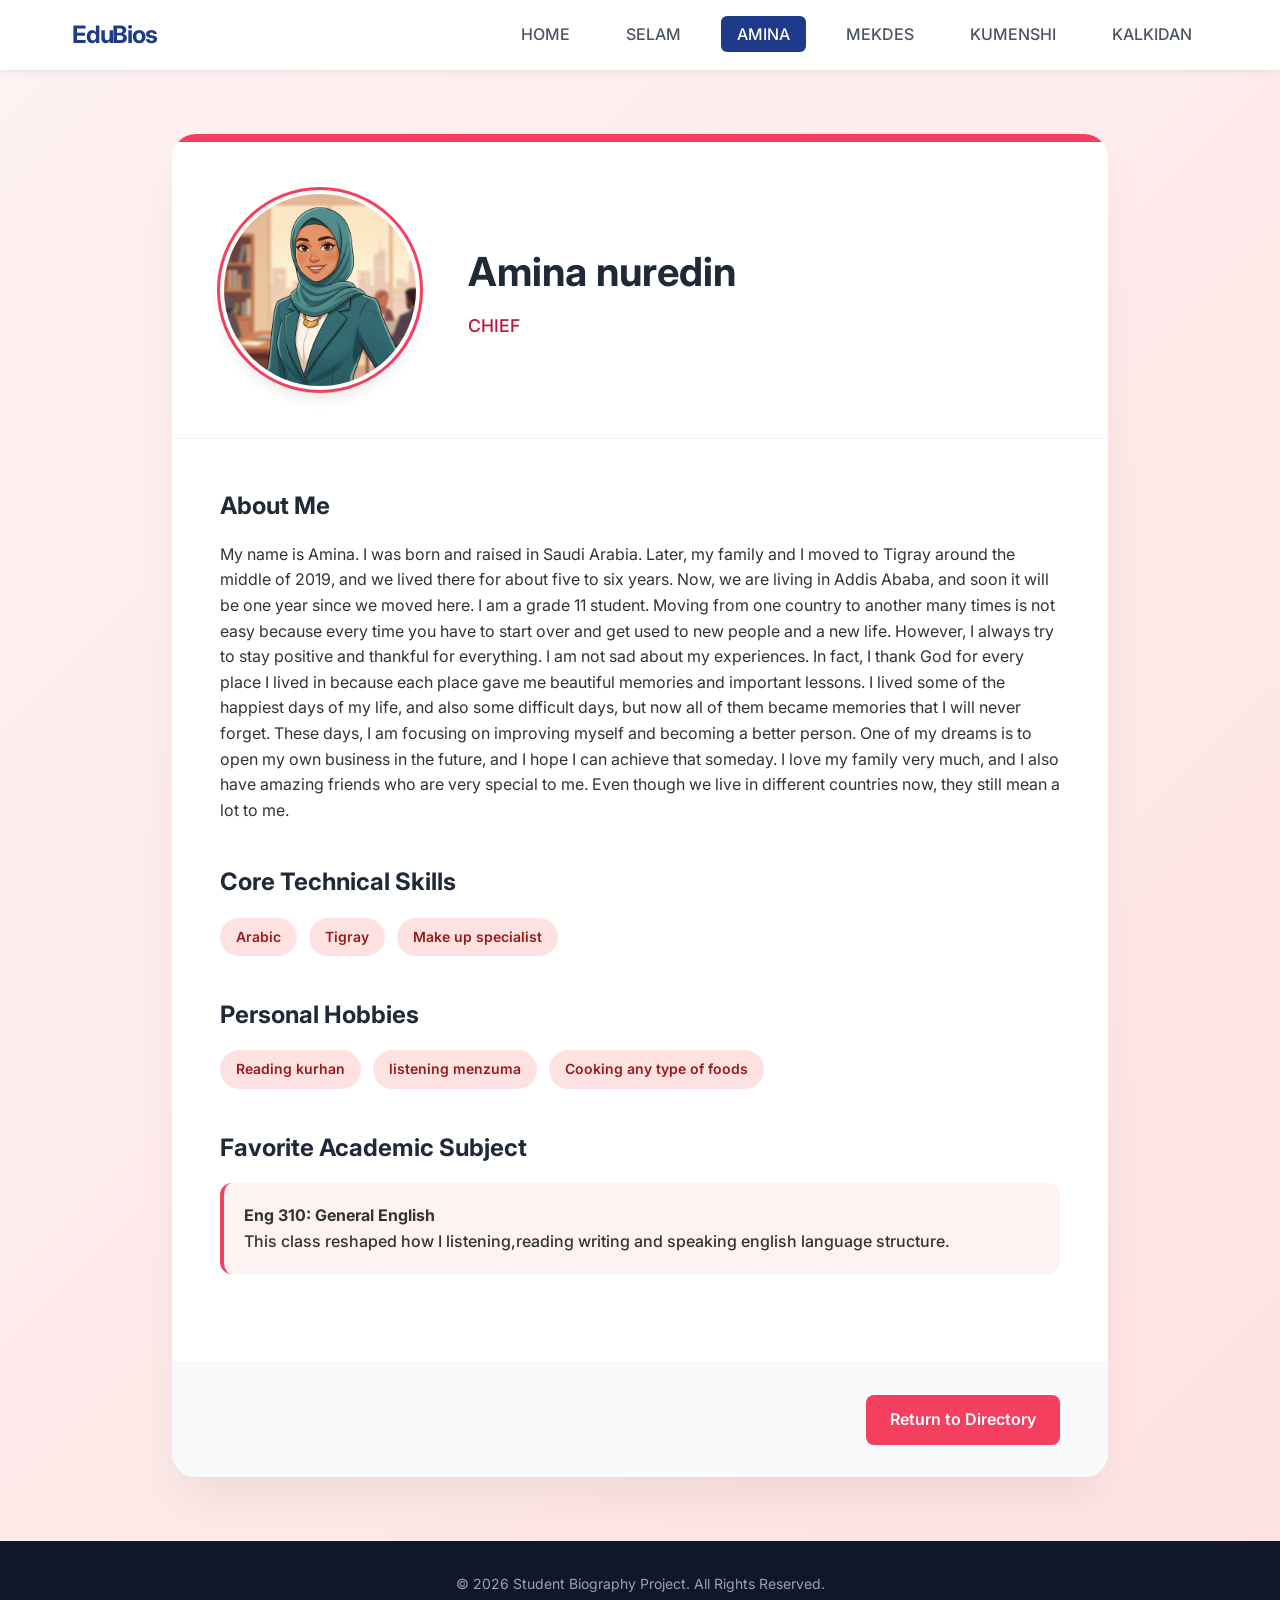
==== student2.html @ 3eb86c79 "initial commit" ====
<!DOCTYPE html>
<html lang="en">
<head>
    <meta charset="UTF-8">
    <meta name="viewport" content="width=device-width, initial-scale=1.0">
    <title>Amina nuredin - Profile</title>
    <link rel="stylesheet" href="index.css">
</head>
<body class="theme-student2">

    <header class="main-header">
        <nav class="nav-container">
            <div class="site-title">EduBios</div>
            <ul class="nav-menu">
                <li><a href="index.html" class="nav-link">HOME</a></li>
                <li><a href="student1.html" class="nav-link">SELAM</a></li>
                <li><a href="student2.html" class="nav-link active">AMINA</a></li>
                <li><a href="student3.html" class="nav-link">MEKDES</a></li>
                <li><a href="student4.html" class="nav-link">KUMENSHI</a></li>
                <li><a href="student5.html" class="nav-link">KALKIDAN</a></li>
            </ul>
        </nav>
    </header>
    <main class="profile-container">
        <article class="profile-card">
            <div class="profile-accent-bar"></div>
            
            <section class="profile-hero">
                <div class="profile-img-frame">
                    <img src="images/amina.png" alt="Amina nuredin Profile Image">
                </div>
                <div class="profile-title">
                    <h1>Amina nuredin</h1>
                    <p>CHIEF</p>
                </div>
            </section>

            <div class="profile-body">
                <section class="profile-section">
                    <h2>About Me</h2>
                    <p>
My name is Amina.
I was born and raised in Saudi Arabia. Later, my family and I moved to Tigray around the middle of 2019, and we lived there for about five to six years. Now, we are living in Addis Ababa, and soon it will be one year since we moved here.
I am a grade 11 student. Moving from one country to another many times is not easy because every time you have to start over and get used to new people and a new life. However, I always try to stay positive and thankful for everything.
I am not sad about my experiences. In fact, I thank God for every place I lived in because each place gave me beautiful memories and important lessons. I lived some of the happiest days of my life, and also some difficult days, but now all of them became memories that I will never forget.
These days, I am focusing on improving myself and becoming a better person. One of my dreams is to open my own business in the future, and I hope I can achieve that someday.
I love my family very much, and I also have amazing friends who are very special to me. Even though we live in different countries now, they still mean a lot to me.

                   </section>

                <section class="profile-section">
                    <h2>Core Technical Skills</h2>
                    <div class="tags-container">
                        <span class="tag">Arabic</span>
                        <span class="tag">Tigray</span>
                        <span class="tag">Make up specialist</span>
                    </div>
                </section>

                <section class="profile-section">
                    <h2>Personal Hobbies</h2>
                    <div class="tags-container">
                        <span class="tag">Reading kurhan</span>
                        <span class="tag">listening menzuma</span>
                        <span class="tag">Cooking any type of foods</span>
                    </div>
                </section>

                <section class="profile-section">
                    <h2>Favorite Academic Subject</h2>
                    <div class="fact-box">
                        <strong>Eng 310: General English</strong>
                        <p>This class reshaped how I listening,reading writing and speaking english language structure.</p>
                    </div>
                </section>
            </div>

            <footer class="profile-footer">
                <a href="index.html" class="btn-back">Return to Directory</a>
            </footer>
        </article>
    </main>

    <footer class="main-footer">
        <p>&copy; 2026 Student Biography Project. All Rights Reserved.</p>
    </footer>

</body>
</html>
---- index.css ----
/* ==========================================================================
   GLOBAL STYLES & RESET
   ========================================================================== */
@import url('https://fonts.googleapis.com/css2?family=Inter:wght@300;400;500;600;700&display=swap');

* {
    margin: 0;
    padding: 0;
    box-sizing: border-box;
}

body {
    font-family: 'Inter', sans-serif;
    line-height: 1.6;
    color: #333333;
    background-color: #f8fafc;
    display: flex;
    flex-direction: column;
    min-height: 100vh;
}

a {
    text-decoration: none;
    color: inherit;
}

/* ==========================================================================
   NAVIGATION & HEADER
   ========================================================================== */
.main-header {
    background-color: #ffffff;
    box-shadow: 0 4px 6px -1px rgba(0, 0, 0, 0.05), 0 2px 4px -1px rgba(0, 0, 0, 0.03);
    position: sticky;
    top: 0;
    z-index: 1000;
}

.nav-container {
    max-width: 1200px;
    margin: 0 auto;
    padding: 1rem 2rem;
    display: flex;
    justify-content: space-between;
    align-items: center;
    flex-wrap: wrap;
    gap: 1rem;
}

.site-title {
    font-size: 1.5rem;
    font-weight: 700;
    color: #1e3a8a;
    letter-spacing: -0.05em;
}

.nav-menu {
    display: flex;
    list-style: none;
    gap: 1.5rem;
}

.nav-link {
    font-weight: 500;
    color: #4b5563;
    padding: 0.5rem 1rem;
    border-radius: 6px;
    transition: all 0.3s ease;
}

.nav-link:hover {
    color: #1e3a8a;
    background-color: #eff6ff;
    transform: translateY(-2px);
}

.nav-link.active {
    background-color: #1e3a8a;
    color: #ffffff;
}

/* ==========================================================================
   HOMEPAGE SPECIFIC STYLES
   ========================================================================== */
.hero-section {
    background: linear-gradient(135deg, #1e3a8a 0%, #3b82f6 100%);
    color: #ffffff;
    text-align: center;
    padding: 5rem 2rem;
}

.hero-content {
    max-width: 800px;
    margin: 0 auto;
}

.hero-title {
    font-size: 3rem;
    font-weight: 700;
    margin-bottom: 1.5rem;
    letter-spacing: -0.03em;
}

.hero-subtitle {
    font-size: 1.25rem;
    opacity: 0.9;
    font-weight: 300;
}

.roster-section {
    max-width: 1200px;
    margin: 4rem auto;
    padding: 0 2rem;
}

.section-heading {
    text-align: center;
    font-size: 2rem;
    color: #1f2937;
    margin-bottom: 3rem;
    position: relative;
}

.section-heading::after {
    content: '';
    display: block;
    width: 60px;
    height: 4px;
    background-color: #3b82f6;
    margin: 0.5rem auto 0;
    border-radius: 2px;
}

.grid-layout {
    display: flex;
    flex-wrap: wrap;
    gap: 2rem;
    justify-content: center;
}

.student-preview-card {
    background: #ffffff;
    border-radius: 16px;
    overflow: hidden;
    width: calc(33.333% - 1.34rem);
    min-width: 280px;
    box-shadow: 0 10px 15px -3px rgba(0, 0, 0, 0.05);
    transition: all 0.3s cubic-bezier(0.4, 0, 0.2, 1);
    display: flex;
    flex-direction: column;
}

.student-preview-card:hover {
    transform: translateY(-10px);
    box-shadow: 0 20px 25px -5px rgba(0, 0, 0, 0.1);
}

.card-img-container {
    height: 240px;
    overflow: hidden;
    background-color: #e5e7eb;
}

.card-img-container img {
    width: 100%;
    height: 100%;
    object-fit: cover;
    transition: transform 0.5s ease;
}

.student-preview-card:hover .card-img-container img {
    transform: scale(1.05);
}

.card-info {
    padding: 1.5rem;
    text-align: center;
    flex-grow: 1;
    display: flex;
    flex-direction: column;
    justify-content: space-between;
}

.card-name {
    font-size: 1.25rem;
    color: #1f2937;
    margin-bottom: 0.5rem;
}

.card-role {
    font-size: 0.875rem;
    color: #6b7280;
    margin-bottom: 1.5rem;
    text-transform: uppercase;
    letter-spacing: 0.05em;
}

.btn-primary {
    display: inline-block;
    background-color: #1e3a8a;
    color: #ffffff;
    padding: 0.75rem 1.5rem;
    border-radius: 8px;
    font-weight: 600;
    transition: background-color 0.2s ease, transform 0.2s ease;
}

.btn-primary:hover {
    background-color: #1d4ed8;
    transform: scale(1.02);
}

/* ==========================================================================
   INDIVIDUAL STUDENT PAGE THEMES & LAYOUT
   ========================================================================== */
/* Dynamic Base Themes */
body.theme-student1 { background: linear-gradient(135deg, #f0fdf4 0%, #dcfce7 100%); } /* Emerald */
body.theme-student2 { background: linear-gradient(135deg, #fef2f2 0%, #fee2e2 100%); } /* Rose */
body.theme-student3 { background: linear-gradient(135deg, #fefaf0 0%, #fef3c7 100%); } /* Amber */
body.theme-student4 { background: linear-gradient(135deg, #faf5ff 0%, #f3e8ff 100%); } /* Purple */
body.theme-student5 { background: linear-gradient(135deg, #f0f9ff 0%, #e0f2fe 100%); } /* Sky Cyan */

.profile-container {
    max-width: 1000px;
    margin: 4rem auto;
    padding: 0 2rem;
    flex-grow: 1;
}

.profile-card {
    background: #ffffff;
    border-radius: 24px;
    box-shadow: 0 25px 50px -12px rgba(0, 0, 0, 0.08);
    overflow: hidden;
    display: flex;
    flex-direction: column;
}

/* Accent Design Overrides per Theme */
.theme-student1 .profile-accent-bar { height: 8px; background: #10b981; }
.theme-student2 .profile-accent-bar { height: 8px; background: #f43f5e; }
.theme-student3 .profile-accent-bar { height: 8px; background: #f59e0b; }
.theme-student4 .profile-accent-bar { height: 8px; background: #a855f7; }
.theme-student5 .profile-accent-bar { height: 8px; background: #06b6d4; }

.profile-hero {
    display: flex;
    align-items: center;
    gap: 3rem;
    padding: 3rem;
    border-bottom: 1px solid #f1f5f9;
}

.profile-img-frame {
    width: 200px;
    height: 200px;
    border-radius: 50%;
    overflow: hidden;
    box-shadow: 0 10px 15px -3px rgba(0, 0, 0, 0.1);
    flex-shrink: 0;
    border: 4px solid #ffffff;
}

.theme-student1 .profile-img-frame { outline: 3px solid #10b981; }
.theme-student2 .profile-img-frame { outline: 3px solid #f43f5e; }
.theme-student3 .profile-img-frame { outline: 3px solid #f59e0b; }
.theme-student4 .profile-img-frame { outline: 3px solid #a855f7; }
.theme-student5 .profile-img-frame { outline: 3px solid #06b6d4; }

.profile-img-frame img {
    width: 100%;
    height: 100%;
    object-fit: cover;
}

.profile-title h1 {
    font-size: 2.5rem;
    color: #1f2937;
    margin-bottom: 0.5rem;
}

.profile-title p {
    font-size: 1.1rem;
    font-weight: 500;
}
.theme-student1 .profile-title p { color: #047857; }
.theme-student2 .profile-title p { color: #be123c; }
.theme-student3 .profile-title p { color: #b45309; }
.theme-student4 .profile-title p { color: #6b21a8; }
.theme-student5 .profile-title p { color: #0369a1; }

.profile-body {
    padding: 3rem;
}

.profile-section {
    margin-bottom: 2.5rem;
}

.profile-section h2 {
    font-size: 1.5rem;
    color: #1f2937;
    margin-bottom: 1rem;
    display: flex;
    align-items: center;
    gap: 0.5rem;
}

.tags-container {
    display: flex;
    flex-wrap: wrap;
    gap: 0.75rem;
    margin-top: 0.5rem;
}

.tag {
    padding: 0.5rem 1rem;
    border-radius: 9999px;
    font-size: 0.875rem;
    font-weight: 600;
}

/* Tag Color Variations Based on Theme Context */
.theme-student1 .tag { background-color: #dcfce7; color: #166534; }
.theme-student2 .tag { background-color: #fee2e2; color: #991b1b; }
.theme-student3 .tag { background-color: #fef3c7; color: #92400e; }
.theme-student4 .tag { background-color: #f3e8ff; color: #6b21a8; }
.theme-student5 .tag { background-color: #e0f2fe; color: #0369a1; }

.fact-box {
    padding: 1.25rem;
    border-radius: 12px;
    font-weight: 500;
}
.theme-student1 .fact-box { background-color: #f0fdf4; border-left: 4px solid #10b981; }
.theme-student2 .fact-box { background-color: #fef2f2; border-left: 4px solid #f43f5e; }
.theme-student3 .fact-box { background-color: #fefaf0; border-left: 4px solid #f59e0b; }
.theme-student4 .fact-box { background-color: #faf5ff; border-left: 4px solid #a855f7; }
.theme-student5 .fact-box { background-color: #f0f9ff; border-left: 4px solid #06b6d4; }

.profile-footer {
    padding: 2rem 3rem;
    background-color: #f8fafc;
    border-top: 1px solid #f1f5f9;
    display: flex;
    justify-content: flex-end;
}

.btn-back {
    display: inline-flex;
    align-items: center;
    padding: 0.75rem 1.5rem;
    border-radius: 8px;
    font-weight: 600;
    color: #ffffff;
    transition: all 0.2s ease;
}
.theme-student1 .btn-back { background-color: #10b981; }
.theme-student1 .btn-back:hover { background-color: #059669; }
.theme-student2 .btn-back { background-color: #f43f5e; }
.theme-student2 .btn-back:hover { background-color: #e11d48; }
.theme-student3 .btn-back { background-color: #f59e0b; }
.theme-student3 .btn-back:hover { background-color: #d97706; }
.theme-student4 .btn-back { background-color: #a855f7; }
.theme-student4 .btn-back:hover { background-color: #9333ea; }
.theme-student5 .btn-back { background-color: #06b6d4; }
.theme-student5 .btn-back:hover { background-color: #0891b2; }

/* ==========================================================================
   FOOTER
   ========================================================================== */
.main-footer {
    background-color: #0f172a;
    color: #94a3b8;
    text-align: center;
    padding: 2rem;
    margin-top: auto;
    font-size: 0.875rem;
}

/* ==========================================================================
   RESPONSIVE MEDIA QUERIES
   ========================================================================== */
@media (max-width: 968px) {
    .student-preview-card {
        width: calc(50% - 1rem);
    }
    .profile-hero {
        flex-direction: column;
        text-align: center;
        padding: 2rem;
    }
}

@media (max-width: 640px) {
    .nav-container {
        flex-direction: column;
    }
    .nav-menu {
        width: 100%;
        justify-content: center;
        flex-wrap: wrap;
    }
    .student-preview-card {
        width: 100%;
    }
    .hero-title {
        font-size: 2rem;
    }
    .profile-body {
        padding: 2rem;
    }
}
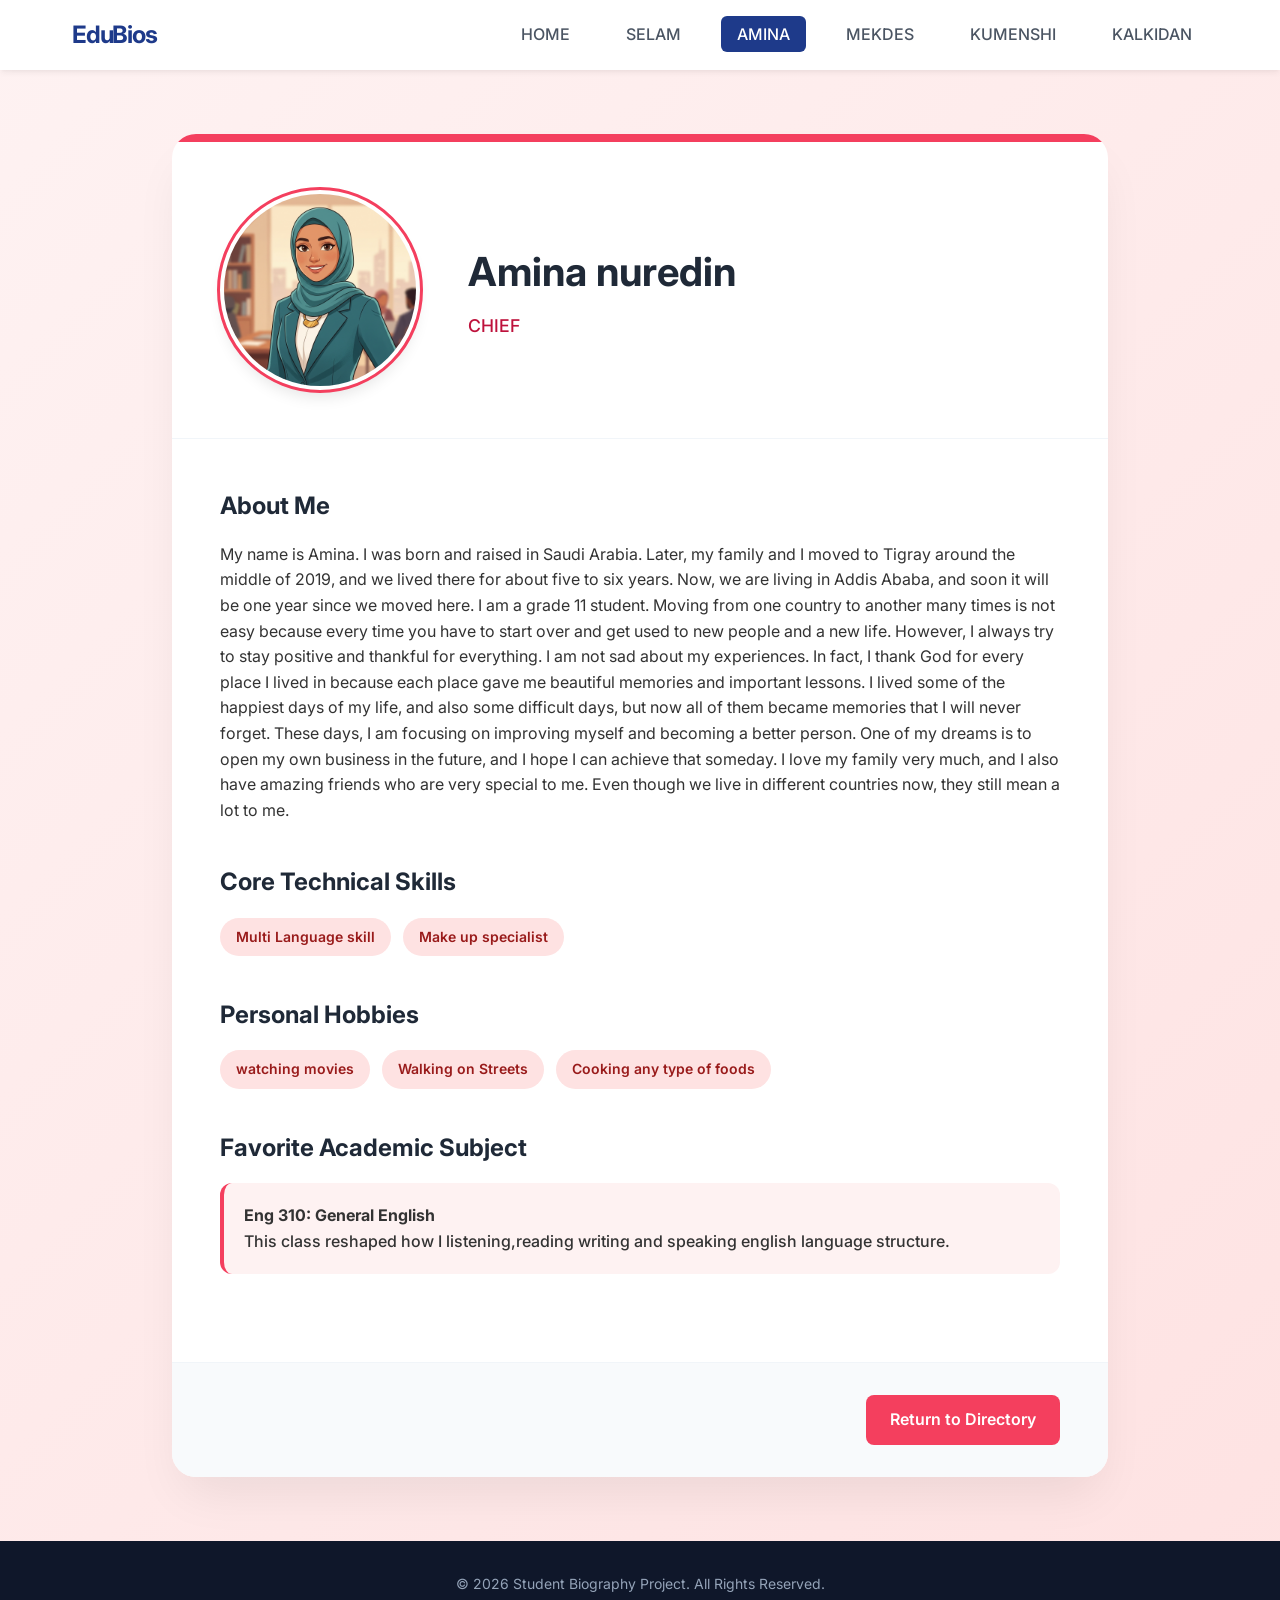
==== commit b95e1bcc: "update biography text" ====
--- a/student2.html
+++ b/student2.html
@@ -51,8 +51,7 @@
                 <section class="profile-section">
                     <h2>Core Technical Skills</h2>
                     <div class="tags-container">
-                        <span class="tag">Arabic</span>
-                        <span class="tag">Tigray</span>
+                        <span class="tag">Multi Language skill</span>
                         <span class="tag">Make up specialist</span>
                     </div>
                 </section>
@@ -60,8 +59,8 @@
                 <section class="profile-section">
                     <h2>Personal Hobbies</h2>
                     <div class="tags-container">
-                        <span class="tag">Reading kurhan</span>
-                        <span class="tag">listening menzuma</span>
+                        <span class="tag">watching movies</span>
+                        <span class="tag">Walking on Streets</span>
                         <span class="tag">Cooking any type of foods</span>
                     </div>
                 </section>
